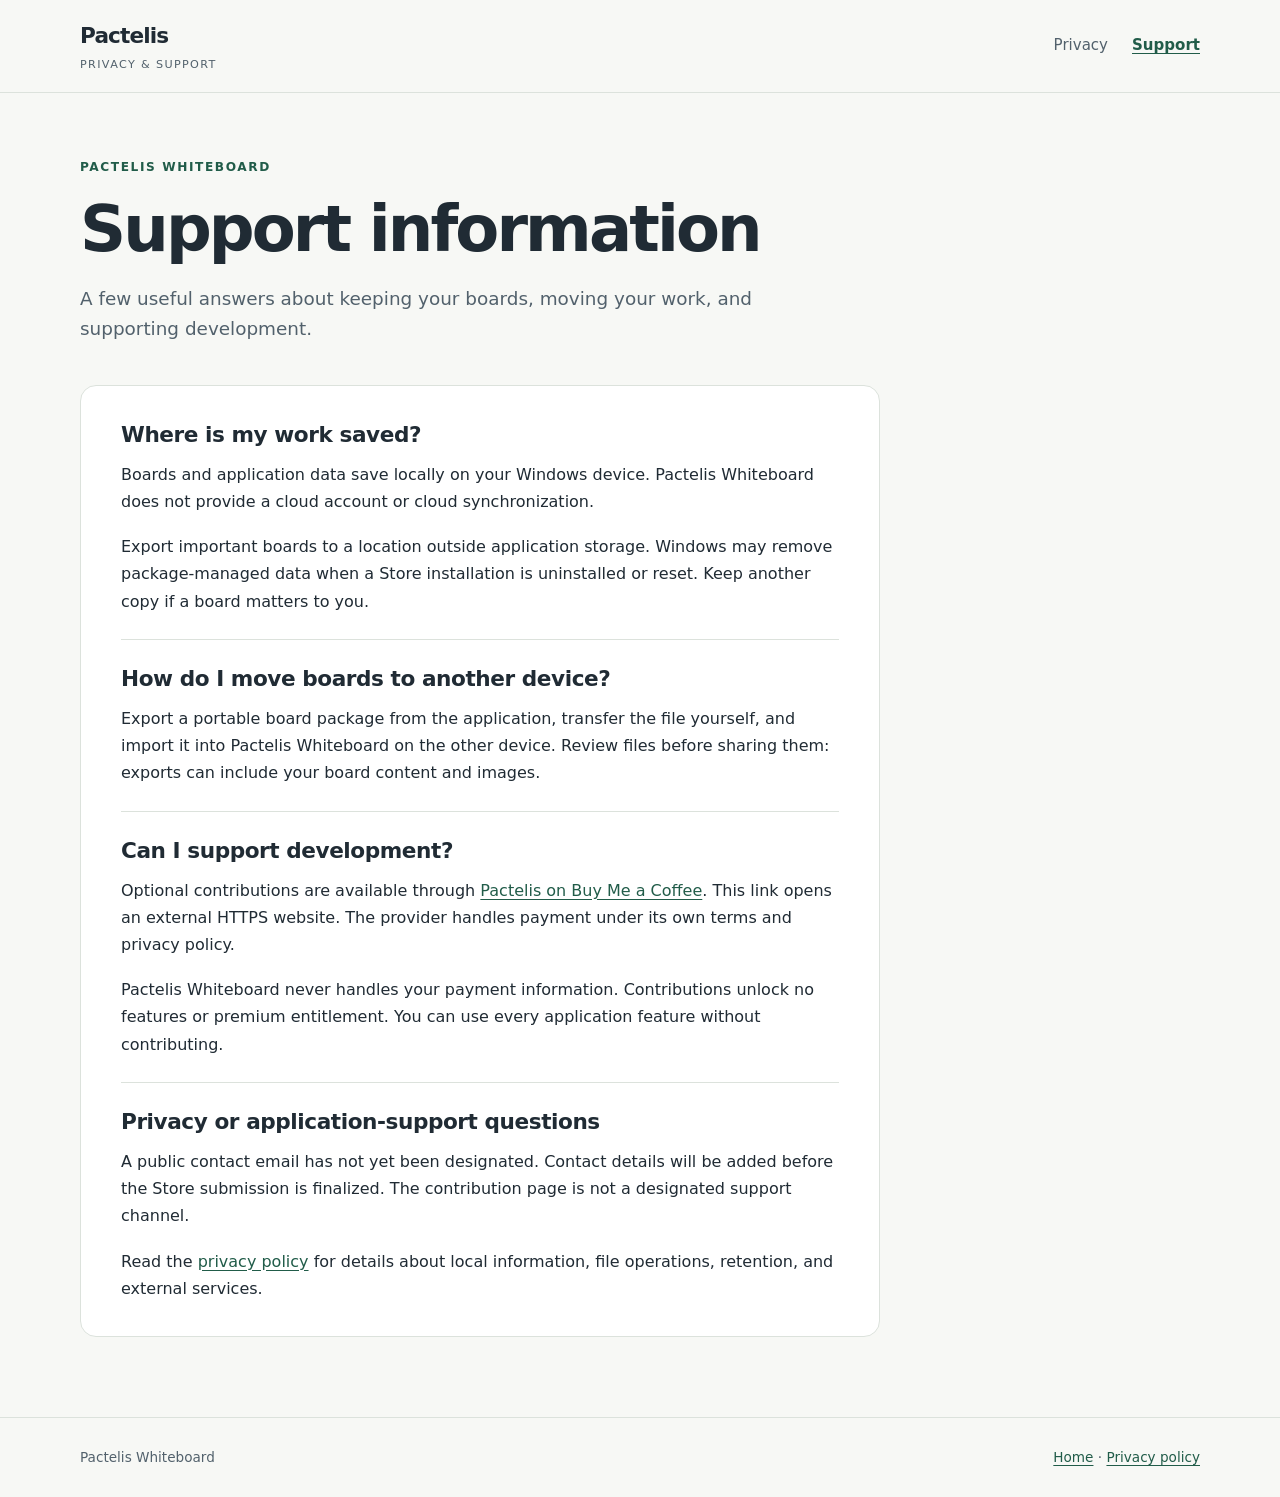
==== support/index.html @ 665da3cc "Publish Pactelis Whiteboard privacy and support pages" ====
<!doctype html>
<html lang="en">
<head>
  <meta charset="utf-8">
  <meta name="viewport" content="width=device-width, initial-scale=1">
  <meta name="description" content="Pactelis Whiteboard support information: local saving, portable exports, optional development contributions, and contact availability.">
  <meta name="referrer" content="no-referrer">
  <title>Support Information — Pactelis Whiteboard</title>
  <link rel="stylesheet" href="../assets/styles.css">
</head>
<body>
  <a class="skip-link" href="#main">Skip to content</a>
  <header class="site-header">
    <div class="wrap header-inner">
      <a class="brand" href="../">Pactelis<span>Privacy &amp; support</span></a>
      <nav aria-label="Main navigation">
        <a href="../privacy/">Privacy</a>
        <a href="./" aria-current="page">Support</a>
      </nav>
    </div>
  </header>
  <main id="main" class="wrap">
    <p class="eyebrow">Pactelis Whiteboard</p>
    <h1>Support information</h1>
    <p class="lead">A few useful answers about keeping your boards, moving your work, and supporting development.</p>
    <div class="policy support-content">
      <section>
        <h2>Where is my work saved?</h2>
        <p>Boards and application data save locally on your Windows device. Pactelis Whiteboard does not provide a cloud account or cloud synchronization.</p>
        <p>Export important boards to a location outside application storage. Windows may remove package-managed data when a Store installation is uninstalled or reset. Keep another copy if a board matters to you.</p>
      </section>
      <section>
        <h2>How do I move boards to another device?</h2>
        <p>Export a portable board package from the application, transfer the file yourself, and import it into Pactelis Whiteboard on the other device. Review files before sharing them: exports can include your board content and images.</p>
      </section>
      <section>
        <h2>Can I support development?</h2>
        <p>Optional contributions are available through <a href="https://buymeacoffee.com/pactelis" rel="noreferrer">Pactelis on Buy Me a Coffee</a>. This link opens an external HTTPS website. The provider handles payment under its own terms and privacy policy.</p>
        <p>Pactelis Whiteboard never handles your payment information. Contributions unlock no features or premium entitlement. You can use every application feature without contributing.</p>
      </section>
      <section>
        <h2>Privacy or application-support questions</h2>
        <!-- TODO: Add the verified public privacy/support email before final Microsoft Store submission. -->
        <p>A public contact email has not yet been designated. Contact details will be added before the Store submission is finalized. The contribution page is not a designated support channel.</p>
        <p>Read the <a href="../privacy/">privacy policy</a> for details about local information, file operations, retention, and external services.</p>
      </section>
    </div>
  </main>
  <footer class="site-footer">
    <div class="wrap footer-inner">
      <p>Pactelis Whiteboard</p>
      <p><a href="../">Home</a> &middot; <a href="../privacy/">Privacy policy</a></p>
    </div>
  </footer>
</body>
</html>
---- assets/styles.css ----
:root {
  color-scheme: light;
  --ink: #202b34;
  --muted: #52616c;
  --paper: #f7f8f5;
  --surface: #fff;
  --line: #dce2dc;
  --accent: #215c49;
  --accent-soft: #eaf1eb;
  font-family: "Segoe UI", system-ui, -apple-system, sans-serif;
  font-size: 16px;
}
* { box-sizing: border-box; }
body { margin: 0; background: var(--paper); color: var(--ink); line-height: 1.7; }
a { color: var(--accent); text-underline-offset: .2em; }
a:hover { text-decoration-thickness: 2px; }
a:focus-visible { outline: 3px solid var(--accent); outline-offset: 5px; border-radius: 2px; }
.wrap { width: min(1120px, calc(100% - 48px)); margin-inline: auto; }
.skip-link { position: absolute; left: 24px; top: -80px; z-index: 10; padding: 10px 16px; background: var(--surface); }
.skip-link:focus { top: 12px; }
.site-header { border-bottom: 1px solid var(--line); }
.header-inner { min-height: 92px; display: flex; align-items: center; justify-content: space-between; gap: 24px; }
.brand { color: var(--ink); text-decoration: none; font-size: 1.35rem; font-weight: 700; letter-spacing: -.04em; }
.brand span { display: block; font-size: .7rem; font-weight: 500; letter-spacing: .12em; text-transform: uppercase; color: var(--muted); }
nav { display: flex; flex-wrap: wrap; gap: 24px; }
nav a { color: var(--muted); text-decoration: none; font-size: .94rem; }
nav a[aria-current="page"] { color: var(--accent); text-decoration: underline; font-weight: 600; }
main { padding-block: 64px 80px; }
.eyebrow { margin: 0 0 16px; color: var(--accent); font-size: .76rem; font-weight: 700; letter-spacing: .13em; text-transform: uppercase; }
h1 { margin: 0 0 20px; max-width: 850px; font-size: clamp(2.4rem, 5vw, 4rem); line-height: 1.1; font-weight: 650; letter-spacing: -.045em; }
h2 { margin: 0 0 12px; font-size: 1.35rem; line-height: 1.35; letter-spacing: -.02em; }
p { margin: 0 0 18px; }
.lead { max-width: 690px; color: var(--muted); font-size: 1.15rem; line-height: 1.65; }
.date { margin-block: 24px 0; color: var(--muted); font-size: .9rem; }
.cards { display: grid; grid-template-columns: repeat(2, minmax(0, 1fr)); gap: 24px; margin-top: 44px; }
.card { display: flex; flex-direction: column; align-items: flex-start; padding: 32px; background: var(--surface); border: 1px solid var(--line); border-radius: 16px; }
.card p { color: var(--muted); }
.card a { margin-top: auto; font-weight: 600; }
.card-number { margin-bottom: 28px; color: var(--accent); font-size: .82rem; letter-spacing: .08em; }
.plain-note { margin-top: 32px; max-width: 800px; color: var(--muted); font-size: .92rem; }
.policy-layout { display: grid; grid-template-columns: 235px minmax(0, 1fr); gap: 52px; margin-top: 44px; align-items: start; }
.contents { padding: 22px 0; border-top: 1px solid var(--line); }
.contents h2 { font-size: .8rem; text-transform: uppercase; letter-spacing: .09em; color: var(--muted); }
.contents ol { margin: 16px 0 0; padding-left: 20px; }
.contents li { padding-block: 5px; }
.contents a { font-size: .9rem; text-decoration: none; }
.policy { min-width: 0; max-width: 750px; padding: 34px 40px; background: var(--surface); border: 1px solid var(--line); border-radius: 16px; }
.policy section { padding-block: 24px; border-bottom: 1px solid var(--line); scroll-margin-top: 24px; }
.policy section:first-child { padding-top: 0; }
.policy section:last-child { padding-bottom: 0; border: 0; }
.policy section p:last-child { margin-bottom: 0; }
.policy ul { padding-left: 22px; margin: 0 0 18px; }
.policy li { margin-bottom: 8px; }
.summary { padding: 20px 24px; margin-bottom: 30px; border-left: 3px solid var(--accent); background: var(--accent-soft); border-radius: 0 8px 8px 0; }
.summary p { margin: 0; }
.support-content { margin-top: 40px; max-width: 800px; }
.site-footer { padding-block: 28px; border-top: 1px solid var(--line); color: var(--muted); font-size: .85rem; }
.footer-inner { display: flex; justify-content: space-between; flex-wrap: wrap; gap: 10px 32px; }
.site-footer p { margin: 0; }
@media (max-width: 760px) {
  .wrap { width: calc(100% - 36px); }
  .header-inner { min-height: 100px; gap: 16px; }
  nav { gap: 16px; }
  main { padding-block: 42px 56px; }
  .cards { grid-template-columns: 1fr; gap: 18px; margin-top: 32px; }
  .card { padding: 26px; }
  .policy-layout { grid-template-columns: 1fr; gap: 24px; margin-top: 32px; }
  .contents { padding-bottom: 0; }
  .policy { padding: 26px; }
}
@media (max-width: 420px) {
  .header-inner { align-items: flex-start; flex-direction: column; justify-content: center; padding-block: 18px; gap: 14px; }
  .policy { padding: 22px; }
}
@media print {
  body { background: white; }
  .site-header, .contents, .site-footer, .skip-link { display: none; }
  .wrap { width: 100%; }
  main { padding: 0; }
  .policy-layout { display: block; margin-top: 24px; }
  .policy { max-width: none; border: 0; padding: 0; }
  h1 { font-size: 2rem; }
  section { break-inside: avoid; }
}
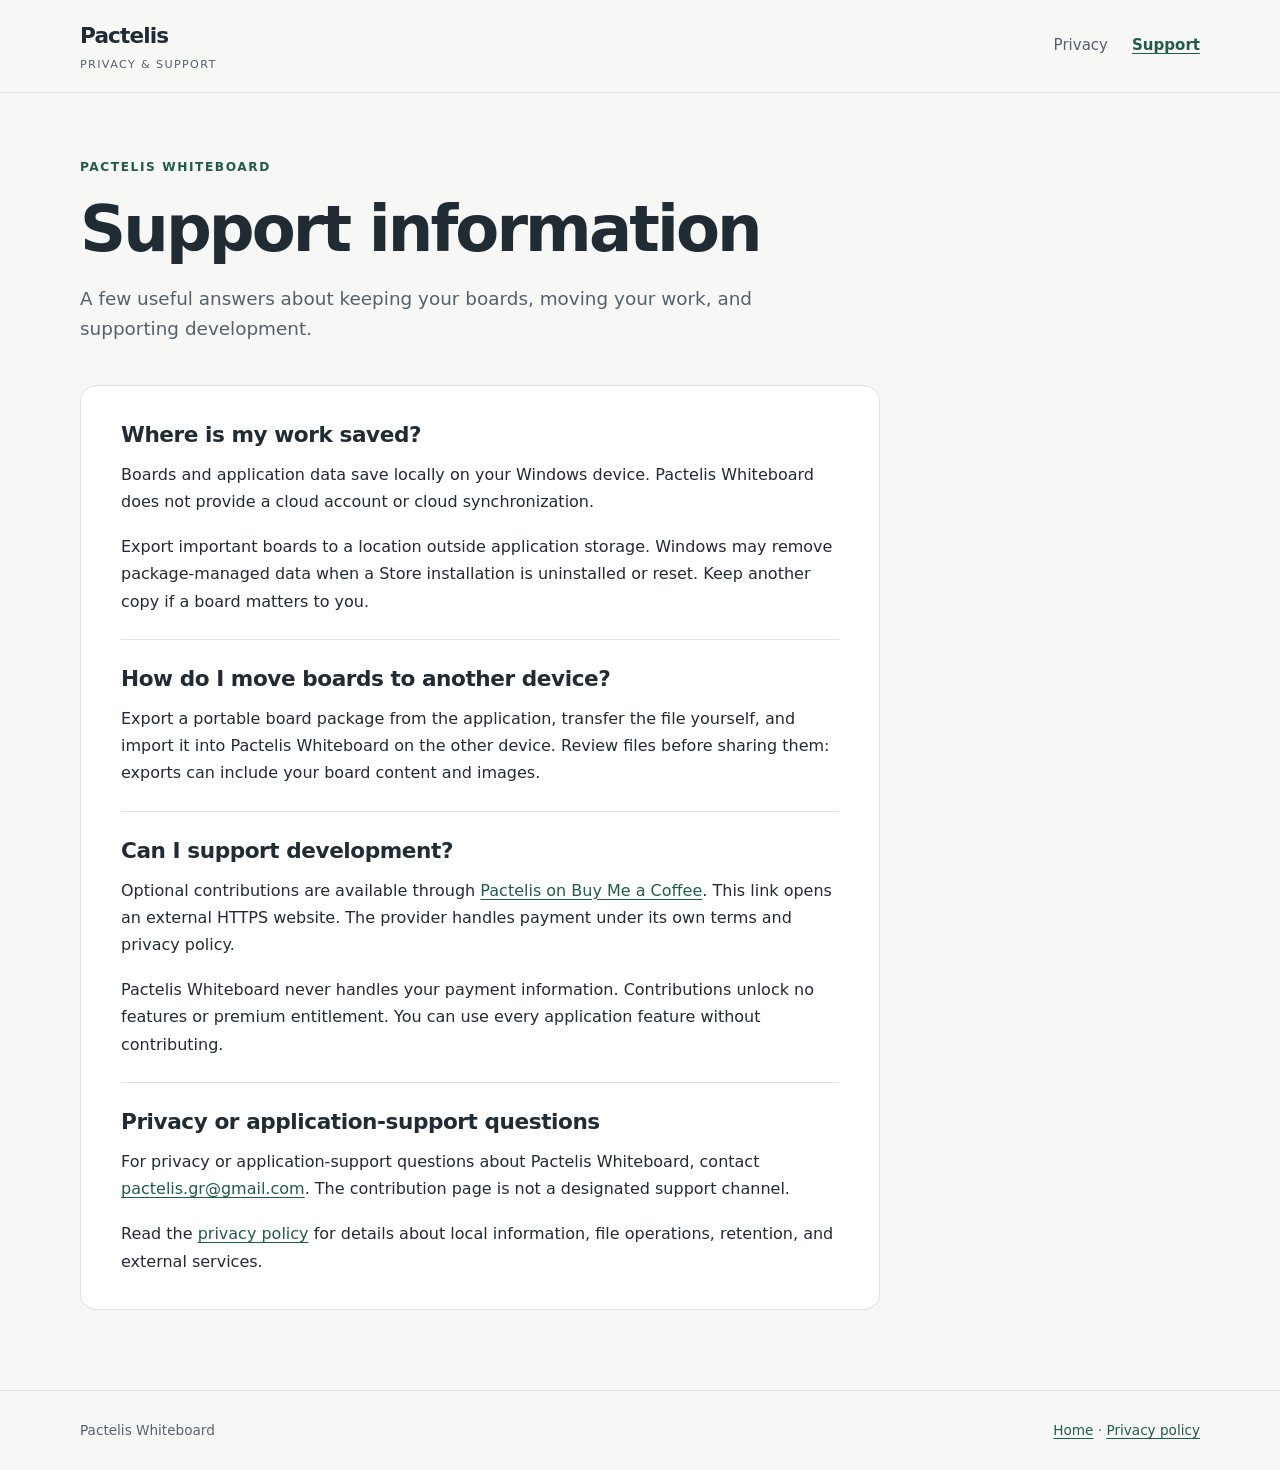
==== commit c9ea5bb5: "Add verified public privacy and support contact" ====
--- a/support/index.html
+++ b/support/index.html
@@ -40,8 +40,7 @@
       </section>
       <section>
         <h2>Privacy or application-support questions</h2>
-        <!-- TODO: Add the verified public privacy/support email before final Microsoft Store submission. -->
-        <p>A public contact email has not yet been designated. Contact details will be added before the Store submission is finalized. The contribution page is not a designated support channel.</p>
+        <p>For privacy or application-support questions about Pactelis Whiteboard, contact <a href="mailto:pactelis.gr@gmail.com">pactelis.gr@gmail.com</a>. The contribution page is not a designated support channel.</p>
         <p>Read the <a href="../privacy/">privacy policy</a> for details about local information, file operations, retention, and external services.</p>
       </section>
     </div>
